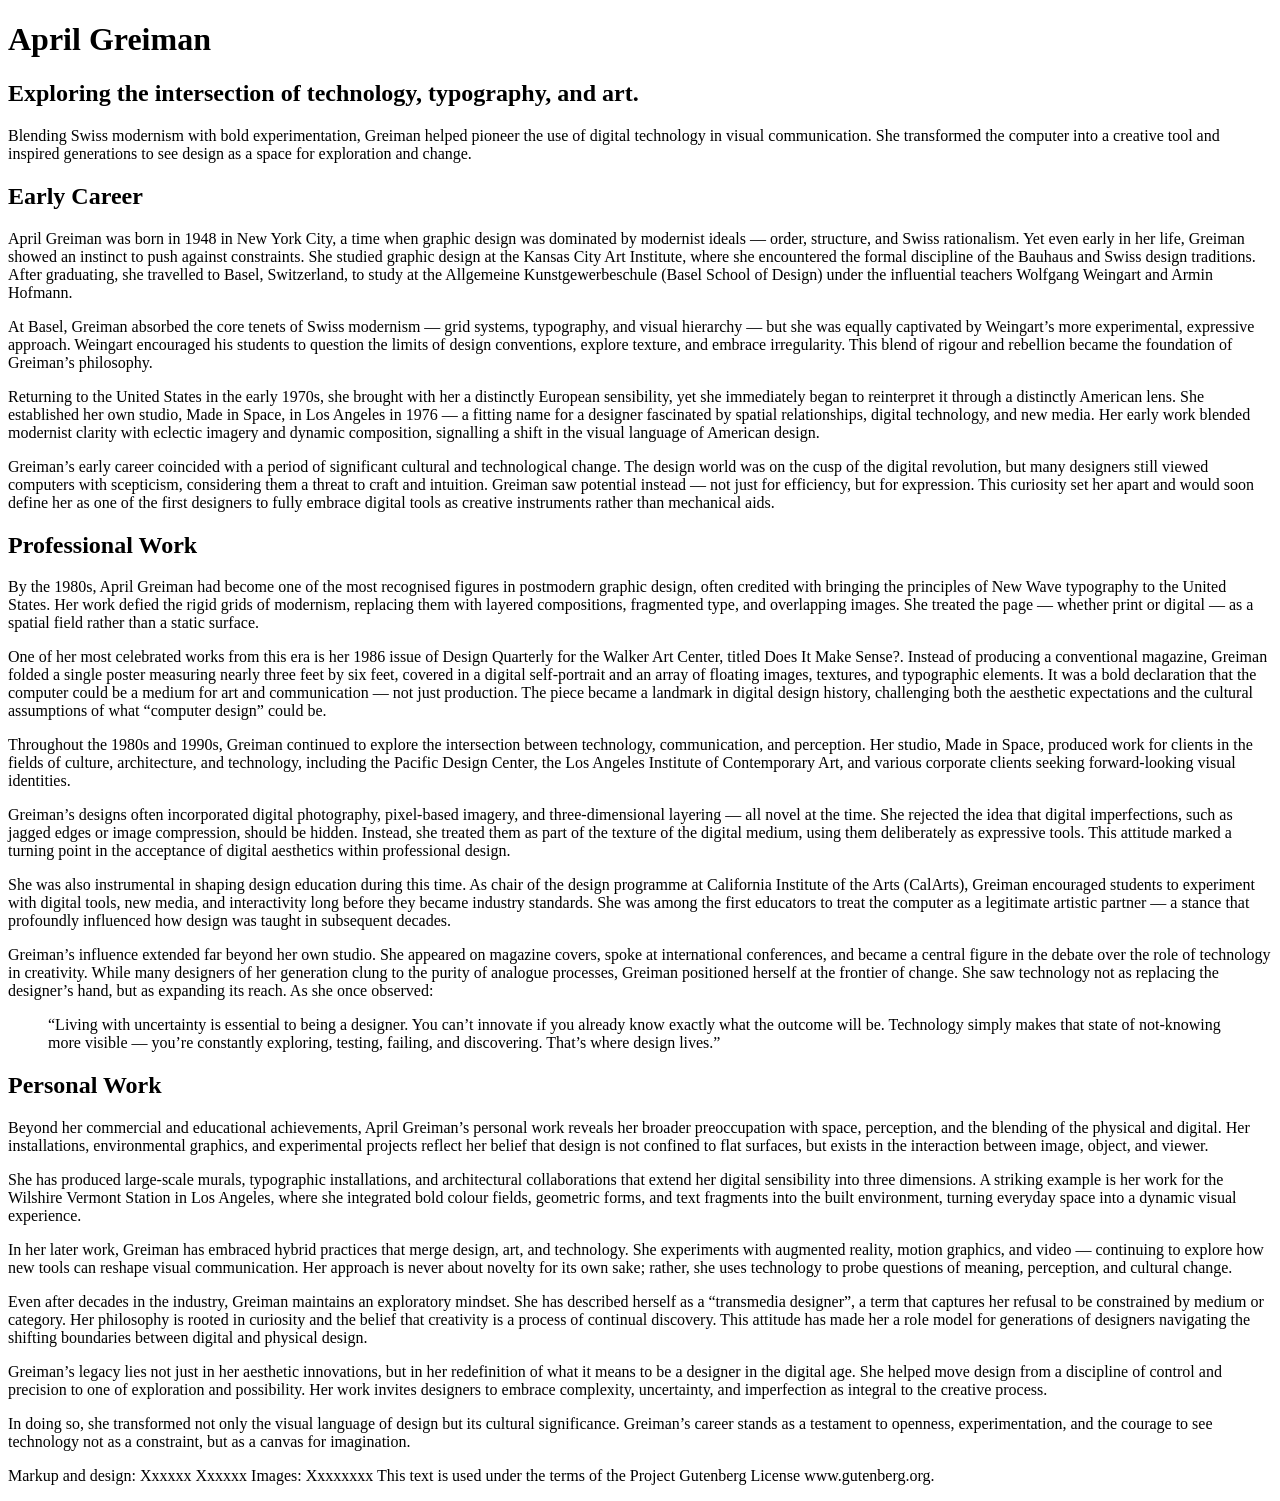
==== april_greiman.html @ 2bcb30d7 "Added HTML and CSS" ====
<!DOCTYPE html>
<html lang="en">
<head>
<meta charset="UTF-8">
   <title>April Greiman</title>
</head>
<body>

    <h1>April Greiman</h1>

<h2>Exploring the intersection of technology, typography, and art.</h2>

        <p>Blending Swiss modernism with bold experimentation, Greiman helped pioneer the use of digital technology in visual communication. She transformed the computer into a creative tool and inspired generations to see design as a space for exploration and change.</p>

<h2>Early Career</h2>
     <p>April Greiman was born in 1948 in New York City, a time when graphic design was dominated by modernist ideals — order, structure, and Swiss rationalism. Yet even early in her life, Greiman showed an instinct to push against constraints. She studied graphic design at the Kansas City Art Institute, where she encountered the formal discipline of the Bauhaus and Swiss design traditions. After graduating, she travelled to Basel, Switzerland, to study at the Allgemeine Kunstgewerbeschule (Basel School of Design) under the influential teachers Wolfgang Weingart and Armin Hofmann.</p>

    <p>At Basel, Greiman absorbed the core tenets of Swiss modernism — grid systems, typography, and visual hierarchy — but she was equally captivated by Weingart’s more experimental, expressive approach. Weingart encouraged his students to question the limits of design conventions, explore texture, and embrace irregularity. This blend of rigour and rebellion became the foundation of Greiman’s philosophy.</p>

    <p>Returning to the United States in the early 1970s, she brought with her a distinctly European sensibility, yet she immediately began to reinterpret it through a distinctly American lens. She established her own studio, Made in Space, in Los Angeles in 1976 — a fitting name for a designer fascinated by spatial relationships, digital technology, and new media. Her early work blended modernist clarity with eclectic imagery and dynamic composition, signalling a shift in the visual language of American design.</p>

    <p>Greiman’s early career coincided with a period of significant cultural and technological change. The design world was on the cusp of the digital revolution, but many designers still viewed computers with scepticism, considering them a threat to craft and intuition. Greiman saw potential instead — not just for efficiency, but for expression. This curiosity set her apart and would soon define her as one of the first designers to fully embrace digital tools as creative instruments rather than mechanical aids.</p>


<h2>Professional Work</h2>
    <p>By the 1980s, April Greiman had become one of the most recognised figures in postmodern graphic design, often credited with bringing the principles of New Wave typography to the United States. Her work defied the rigid grids of modernism, replacing them with layered compositions, fragmented type, and overlapping images. She treated the page — whether print or digital — as a spatial field rather than a static surface.</p>

    <p>One of her most celebrated works from this era is her 1986 issue of Design Quarterly for the Walker Art Center, titled Does It Make Sense?. Instead of producing a conventional magazine, Greiman folded a single poster measuring nearly three feet by six feet, covered in a digital self-portrait and an array of floating images, textures, and typographic elements. It was a bold declaration that the computer could be a medium for art and communication — not just production. The piece became a landmark in digital design history, challenging both the aesthetic expectations and the cultural assumptions of what “computer design” could be.</p>

    <p>Throughout the 1980s and 1990s, Greiman continued to explore the intersection between technology, communication, and perception. Her studio, Made in Space, produced work for clients in the fields of culture, architecture, and technology, including the Pacific Design Center, the Los Angeles Institute of Contemporary Art, and various corporate clients seeking forward-looking visual identities.</p>

    <p>Greiman’s designs often incorporated digital photography, pixel-based imagery, and three-dimensional layering — all novel at the time. She rejected the idea that digital imperfections, such as jagged edges or image compression, should be hidden. Instead, she treated them as part of the texture of the digital medium, using them deliberately as expressive tools. This attitude marked a turning point in the acceptance of digital aesthetics within professional design.</p>

    <p>She was also instrumental in shaping design education during this time. As chair of the design programme at California Institute of the Arts (CalArts), Greiman encouraged students to experiment with digital tools, new media, and interactivity long before they became industry standards. She was among the first educators to treat the computer as a legitimate artistic partner — a stance that profoundly influenced how design was taught in subsequent decades.</p>

    <p>Greiman’s influence extended far beyond her own studio. She appeared on magazine covers, spoke at international conferences, and became a central figure in the debate over the role of technology in creativity. While many designers of her generation clung to the purity of analogue processes, Greiman positioned herself at the frontier of change. She saw technology not as replacing the designer’s hand, but as expanding its reach. As she once observed:</p>

    <blockquote>“Living with uncertainty is essential to being a designer. You can’t innovate if you already know exactly what the outcome will be. Technology simply makes that state of not-knowing more visible — you’re constantly exploring, testing, failing, and discovering. That’s where design lives.”</blockquote>

<h2>Personal Work</h2>

    <p>Beyond her commercial and educational achievements, April Greiman’s personal work reveals her broader preoccupation with space, perception, and the blending of the physical and digital. Her installations, environmental graphics, and experimental projects reflect her belief that design is not confined to flat surfaces, but exists in the interaction between image, object, and viewer.</p>

    
    <p>She has produced large-scale murals, typographic installations, and architectural collaborations that extend her digital sensibility into three dimensions. A striking example is her work for the Wilshire Vermont Station in Los Angeles, where she integrated bold colour fields, geometric forms, and text fragments into the built environment, turning everyday space into a dynamic visual experience.</p>

    <p>In her later work, Greiman has embraced hybrid practices that merge design, art, and technology. She experiments with augmented reality, motion graphics, and video — continuing to explore how new tools can reshape visual communication. Her approach is never about novelty for its own sake; rather, she uses technology to probe questions of meaning, perception, and cultural change.</p>

    <p>Even after decades in the industry, Greiman maintains an exploratory mindset. She has described herself as a “transmedia designer”, a term that captures her refusal to be constrained by medium or category. Her philosophy is rooted in curiosity and the belief that creativity is a process of continual discovery. This attitude has made her a role model for generations of designers navigating the shifting boundaries between digital and physical design.</p>

    <p>Greiman’s legacy lies not just in her aesthetic innovations, but in her redefinition of what it means to be a designer in the digital age. She helped move design from a discipline of control and precision to one of exploration and possibility. Her work invites designers to embrace complexity, uncertainty, and imperfection as integral to the creative process.</p>

    <p>In doing so, she transformed not only the visual language of design but its cultural significance. Greiman’s career stands as a testament to openness, experimentation, and the courage to see technology not as a constraint, but as a canvas for imagination.</p>

<footer>
    <p>Markup and design: Xxxxxx Xxxxxx Images: Xxxxxxxx This text is used under the terms of the Project Gutenberg License www.gutenberg.org.</p>
</footer>

</body>
</html>
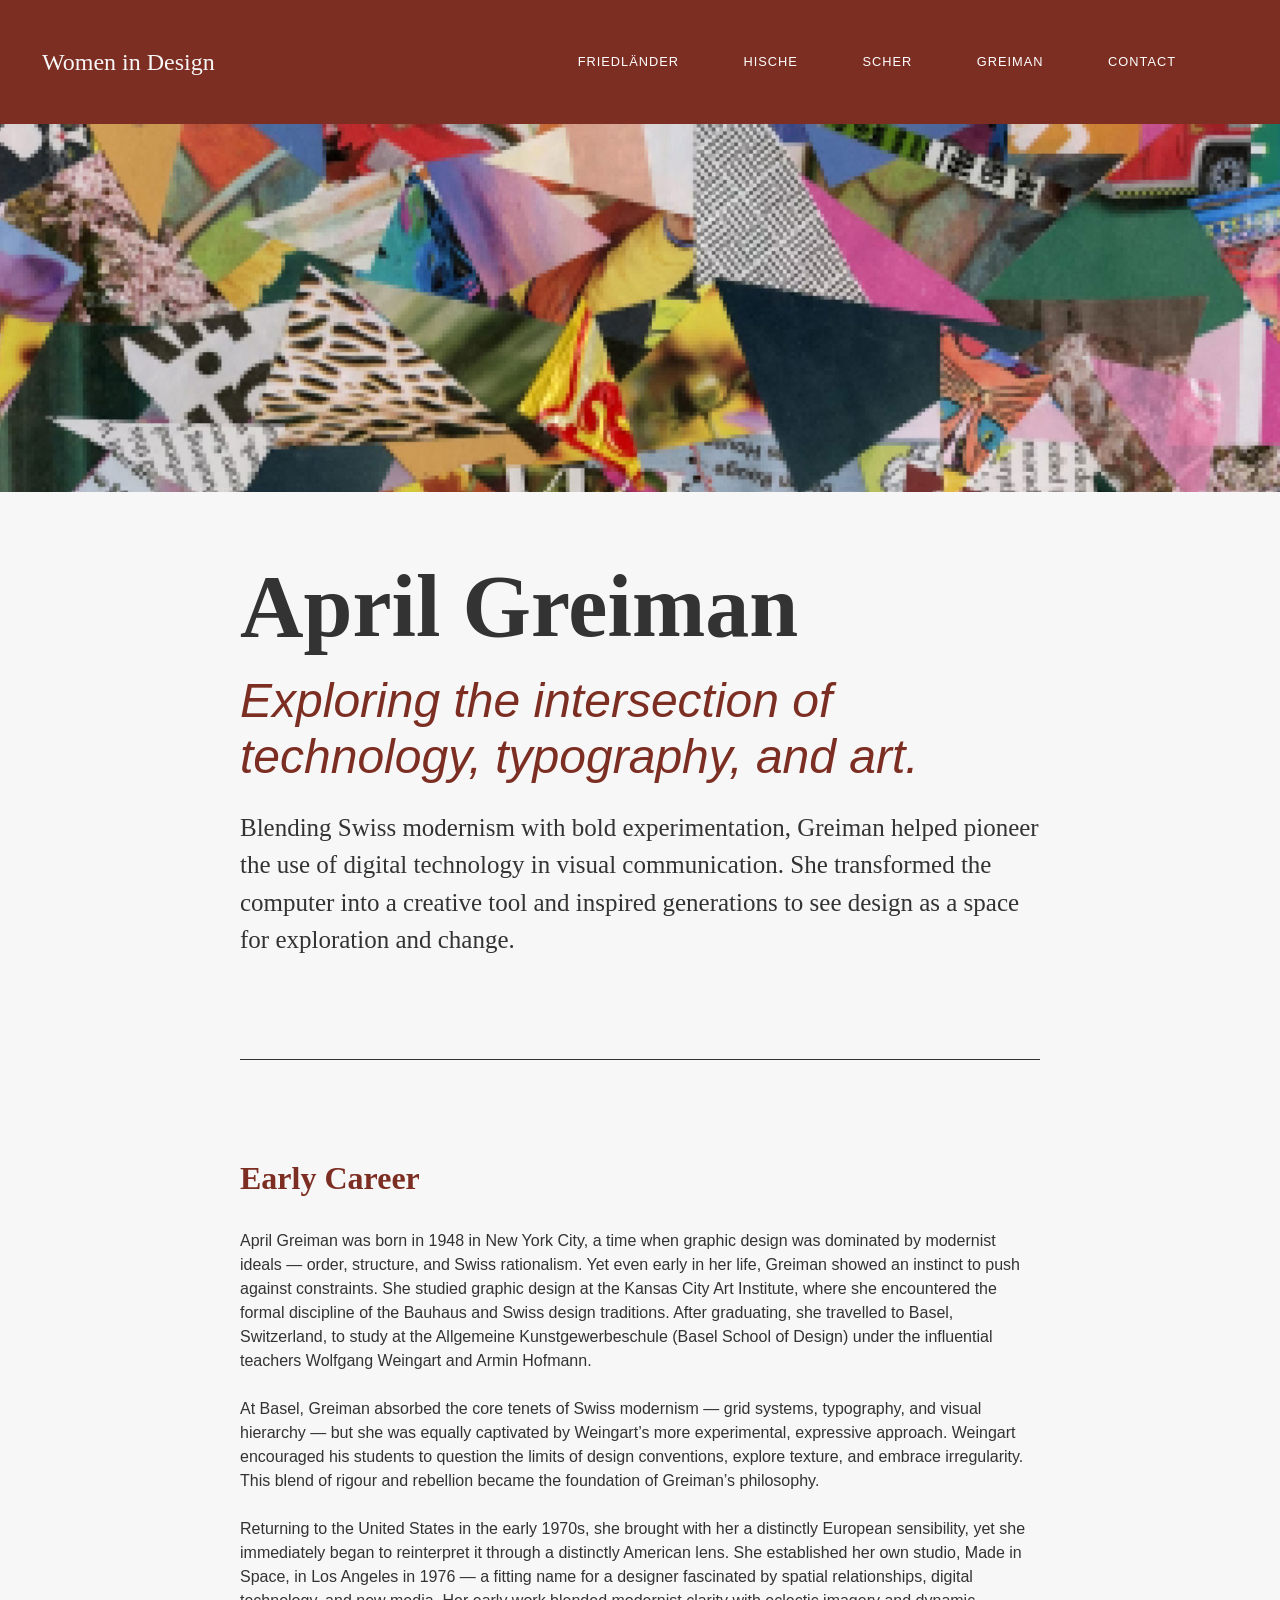
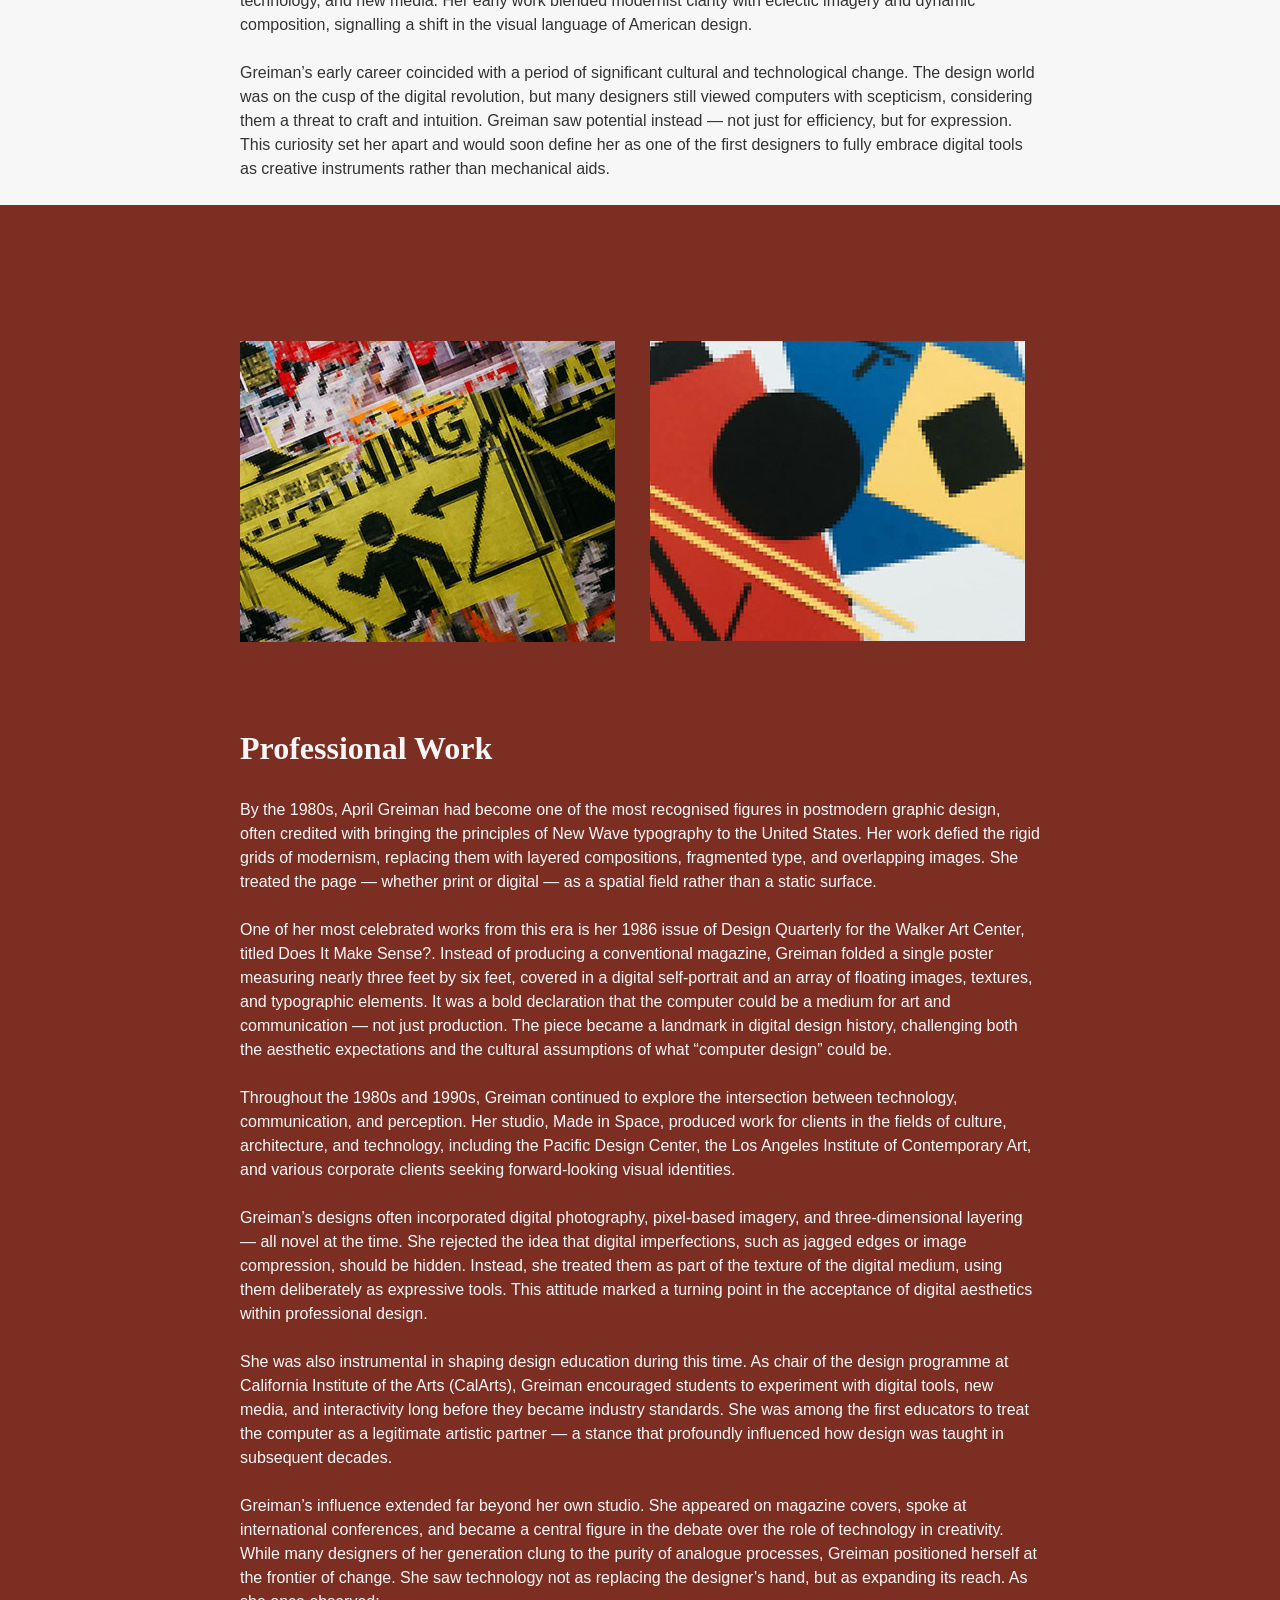
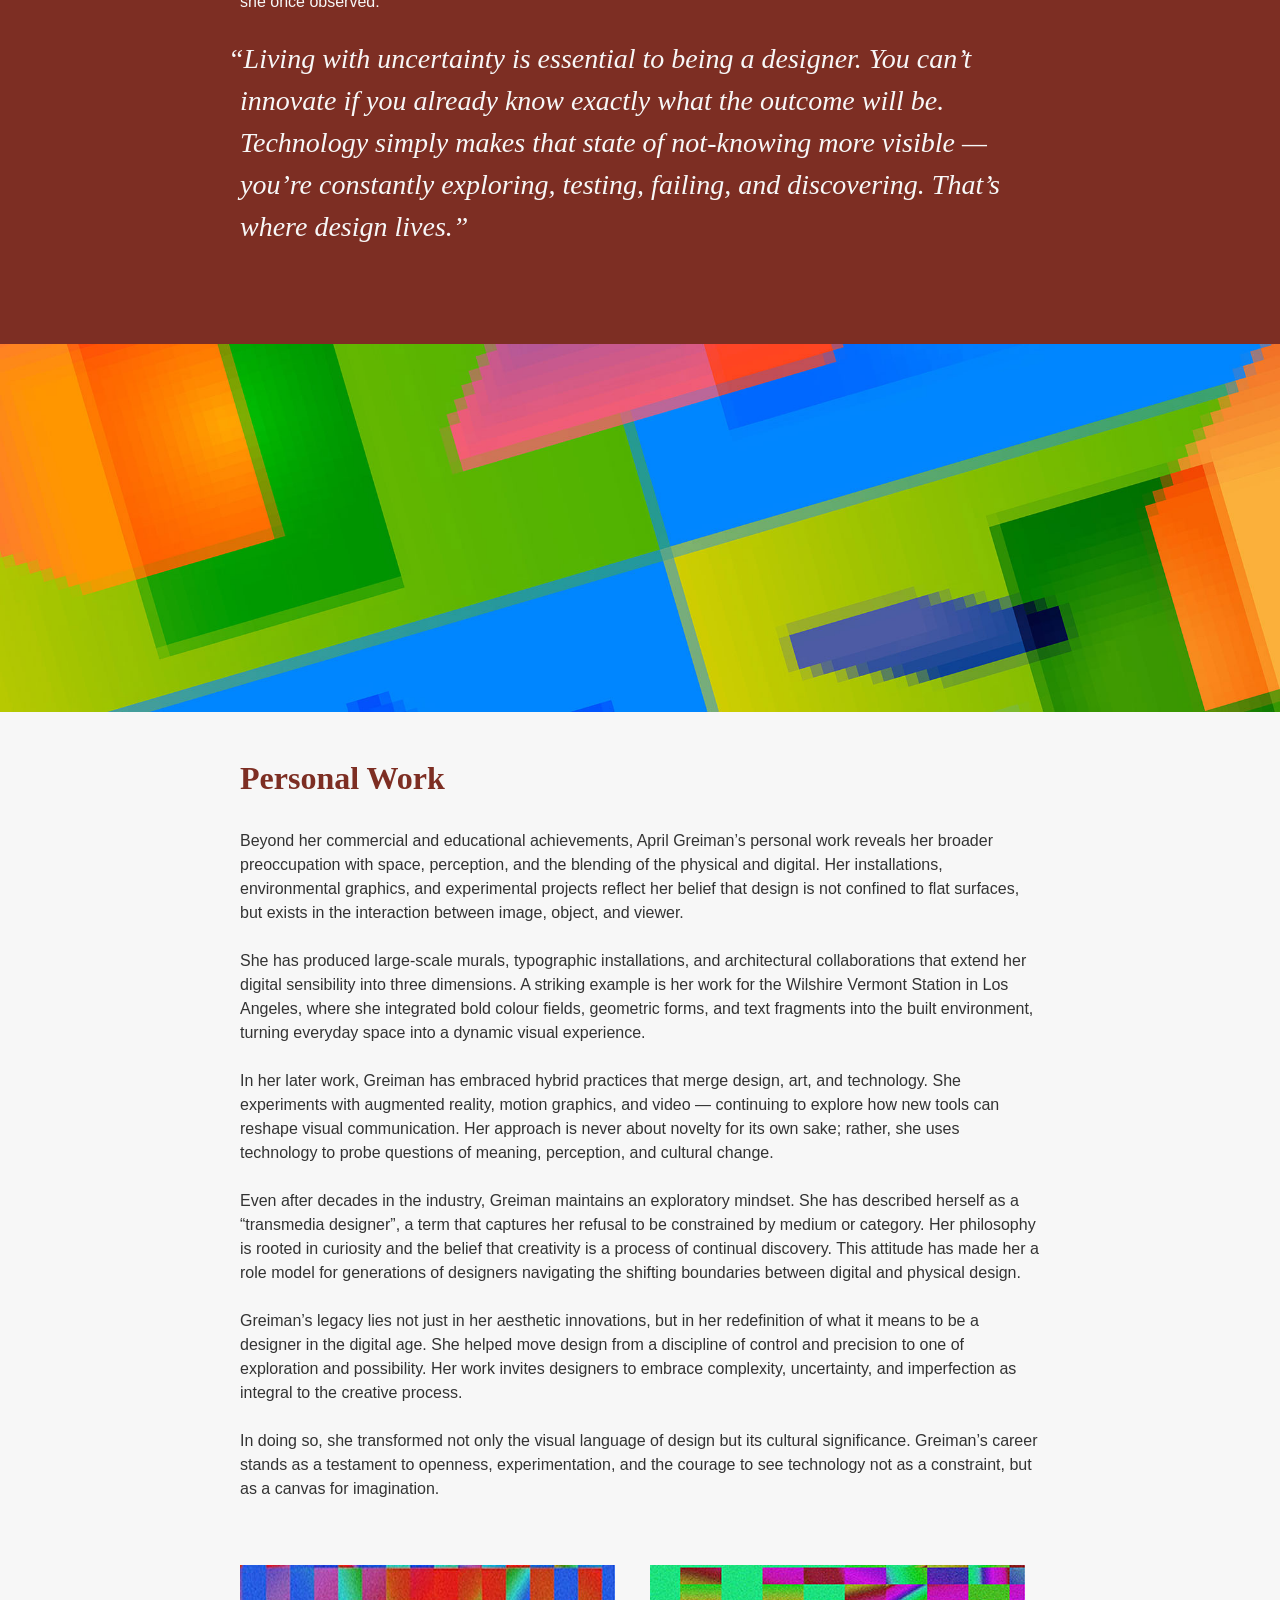
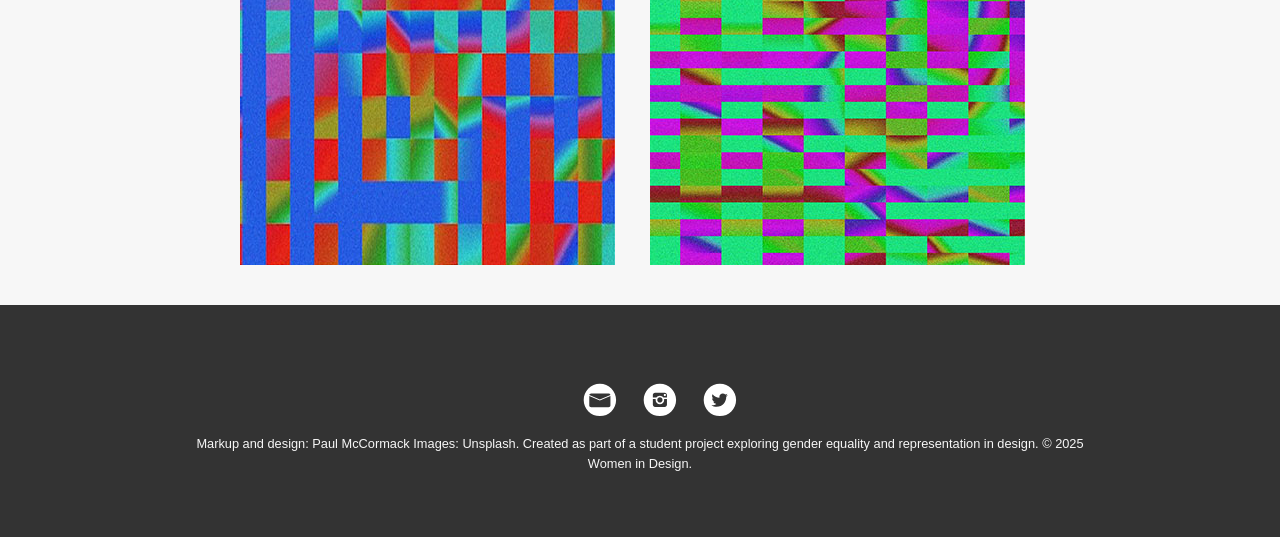
==== commit 9b3140e3: "Added existing content" ====
--- a/april_greiman.html
+++ b/april_greiman.html
@@ -3,15 +3,41 @@
 <head>
 <meta charset="UTF-8">
    <title>April Greiman</title>
+
+    <!-- The line below links our CSS file to this HTML page  -->
+    <link href="css/normalize.css" type="text/css" rel="stylesheet" >
+    <link href="css/style.css" type="text/css" rel="stylesheet" >
+    <link href="css/connections.css" type="text/css" rel="stylesheet" >
+    <link href="css/grid.css" type="text/css" rel="stylesheet" >
 </head>
+
 <body>
-
+<div class="responsivenav" >
+    <div id="logo">
+        <!-- Your logo/name goes here -->
+        <p><a href="index.html">Women in Design</a></p>
+    </div>
+    <nav>
+        <ul>
+          <!--<li class="logo"><a href="index.html">Women in Design</a></li>-->
+          <li><a href="#fried">Friedländer</a></li>
+          <li><a href="#hische">Hische</a></li>
+          <li><a href="#scher">Scher</a></li>
+          <li><a href="april_greiman.html">Greiman</a></li>
+          <li><a href="#contact"> Contact</a></li>
+        </ul>
+    </nav>
+</div>
+     <img src="img/grieman_header.jpg" alt="Opening image showing images of texture and abstract typography" class="topimg"/>  
+    <header>
     <h1>April Greiman</h1>
 
 <h2>Exploring the intersection of technology, typography, and art.</h2>
 
         <p>Blending Swiss modernism with bold experimentation, Greiman helped pioneer the use of digital technology in visual communication. She transformed the computer into a creative tool and inspired generations to see design as a space for exploration and change.</p>
+</header>
 
+<section><hr>
 <h2>Early Career</h2>
      <p>April Greiman was born in 1948 in New York City, a time when graphic design was dominated by modernist ideals — order, structure, and Swiss rationalism. Yet even early in her life, Greiman showed an instinct to push against constraints. She studied graphic design at the Kansas City Art Institute, where she encountered the formal discipline of the Bauhaus and Swiss design traditions. After graduating, she travelled to Basel, Switzerland, to study at the Allgemeine Kunstgewerbeschule (Basel School of Design) under the influential teachers Wolfgang Weingart and Armin Hofmann.</p>
 
@@ -20,8 +46,13 @@
     <p>Returning to the United States in the early 1970s, she brought with her a distinctly European sensibility, yet she immediately began to reinterpret it through a distinctly American lens. She established her own studio, Made in Space, in Los Angeles in 1976 — a fitting name for a designer fascinated by spatial relationships, digital technology, and new media. Her early work blended modernist clarity with eclectic imagery and dynamic composition, signalling a shift in the visual language of American design.</p>
 
     <p>Greiman’s early career coincided with a period of significant cultural and technological change. The design world was on the cusp of the digital revolution, but many designers still viewed computers with scepticism, considering them a threat to craft and intuition. Greiman saw potential instead — not just for efficiency, but for expression. This curiosity set her apart and would soon define her as one of the first designers to fully embrace digital tools as creative instruments rather than mechanical aids.</p>
-
-
+</section>
+<div class="dark">
+<section>
+        <div class="imgsmall">
+        <img src="img/work1.jpg" alt="Not images of Paula Schers work"/>
+        <img src="img/work2.jpg" alt="Not images of Paula Schers work"/> 
+        </div>
 <h2>Professional Work</h2>
     <p>By the 1980s, April Greiman had become one of the most recognised figures in postmodern graphic design, often credited with bringing the principles of New Wave typography to the United States. Her work defied the rigid grids of modernism, replacing them with layered compositions, fragmented type, and overlapping images. She treated the page — whether print or digital — as a spatial field rather than a static surface.</p>
 
@@ -36,6 +67,12 @@
     <p>Greiman’s influence extended far beyond her own studio. She appeared on magazine covers, spoke at international conferences, and became a central figure in the debate over the role of technology in creativity. While many designers of her generation clung to the purity of analogue processes, Greiman positioned herself at the frontier of change. She saw technology not as replacing the designer’s hand, but as expanding its reach. As she once observed:</p>
 
     <blockquote>“Living with uncertainty is essential to being a designer. You can’t innovate if you already know exactly what the outcome will be. Technology simply makes that state of not-knowing more visible — you’re constantly exploring, testing, failing, and discovering. That’s where design lives.”</blockquote>
+</section>
+</div>
+
+     <img src="img/greiman_wide.jpg" alt="Opening image showing images of texture and abstract typography"/>  
+
+<section>
 
 <h2>Personal Work</h2>
 
@@ -51,9 +88,42 @@
     <p>Greiman’s legacy lies not just in her aesthetic innovations, but in her redefinition of what it means to be a designer in the digital age. She helped move design from a discipline of control and precision to one of exploration and possibility. Her work invites designers to embrace complexity, uncertainty, and imperfection as integral to the creative process.</p>
 
     <p>In doing so, she transformed not only the visual language of design but its cultural significance. Greiman’s career stands as a testament to openness, experimentation, and the courage to see technology not as a constraint, but as a canvas for imagination.</p>
-
-<footer>
-    <p>Markup and design: Xxxxxx Xxxxxx Images: Xxxxxxxx This text is used under the terms of the Project Gutenberg License www.gutenberg.org.</p>
+     <div class="imgsmall">
+        <img src="img/work3.jpg" alt="Not images of Paula Schers work"/>
+        <img src="img/work4.jpg" alt="Not images of Paula Schers work"/> 
+        </div>
+</section>
+<footer id="contact">
+      <ul class="connections">
+          <!------------- EMAIL ------------------>
+          <li><a href="mailto:p/mccormack@ulster.ac.uk" title="send me an email">
+                  <svg width="36" height="36" viewBox="0 0 36 36">
+              <g></g>
+                    <path  d="M17.902 1.699c-8.949 0-16.203 7.254-16.203 16.203s7.254 16.203 16.203 16.203c8.949 0 16.203-7.254 16.203-16.203 0-8.949-7.254-16.203-16.203-16.203zM9.168 11.487h17.371c0.99 0 1.794 0.699 1.878 1.588l-10.599 4.53-10.532-4.501c0.069-0.903 0.88-1.618 1.881-1.618zM28.434 23.494c0 0.961-0.848 1.739-1.895 1.739h-17.371c-1.047 0-1.895-0.778-1.895-1.739v-9.566l10.558 4.511 0.008-0.013 10.595-4.529v9.597z" fill="#fff"/>
+                </svg>
+                </a>
+                </li>
+            <li><a href="https://www.instagram.com/ixdbelfast/" title="Visit the IxD Belfast Instagram account" >
+              <svg width="36" height="36" viewBox="0 0 36 36">
+              <g></g>
+                 <path d="M17.903 1.699c-8.949 0-16.204 7.254-16.204 16.203s7.254 16.203 16.204 16.203c8.948 0 16.203-7.254 16.203-16.203 0-8.949-7.254-16.203-16.203-16.203zM24.957 22.747c0 1.218-0.992 2.206-2.207 2.206h-9.694c-1.221 0-2.207-0.989-2.207-2.206v-5.667h2.87c-0.059 0.267-0.081 0.535-0.081 0.819 0 2.357 1.901 4.26 4.264 4.26 2.352 0 4.263-1.903 4.263-4.26 0-0.284-0.027-0.553-0.080-0.819h2.872v5.667zM15.277 17.899c0-1.451 1.177-2.629 2.624-2.629 1.451 0 2.621 1.177 2.621 2.629 0 1.458-1.17 2.625-2.621 2.625-1.446 0-2.624-1.168-2.624-2.625zM24.957 15.437h-3.572c-0.769-1.089-2.049-1.803-3.484-1.803-1.438 0-2.707 0.713-3.487 1.803h-3.566v-2.385c0-1.22 0.986-2.2 2.207-2.2h9.693c1.216 0 2.207 0.981 2.207 2.2v2.385z" fill="#fff" />
+                 <path d="M23.438 11.995h-1.185c-0.215 0-0.399 0.174-0.399 0.39v1.182c0 0.224 0.183 0.399 0.399 0.399h1.185c0.21 0 0.393-0.176 0.393-0.399v-1.182c0-0.216-0.181-0.39-0.393-0.39z" fill="#fff" />
+               </svg>
+               </a>
+                 </li>
+          <li><a href="https://twitter.com/eleventhirty" title="Follow me on Twitter">
+                    <svg width="36" height="36" viewBox="0 0 36 36">
+                    <g></g>
+                       <path  d="M17.9,1.7C9,1.7,1.7,9,1.7,17.9S9,34.1,17.9,34.1c8.9,0,16.2-7.3,16.2-16.2S26.9,1.7,17.9,1.7z M24.2,14.8
+                       c0,0.1,0,0.3,0,0.4c0,4.4-3.4,9.6-9.6,9.6c-1.9,0-3.7-0.5-5.2-1.5c0.3,0,0.5,0,0.8,0c1.6,0,3-0.5,4.2-1.4c-1.5,0-2.7-1-3.1-2.3
+                       c0.2,0,0.4,0.1,0.6,0.1c0.3,0,0.6,0,0.9-0.1c-1.5-0.3-2.7-1.7-2.7-3.3v0c0.4,0.2,1,0.4,1.5,0.4c-0.9-0.6-1.5-1.6-1.5-2.8
+                       c0-0.6,0.2-1.2,0.5-1.7c1.7,2,4.1,3.4,6.9,3.5c-0.1-0.2-0.1-0.5-0.1-0.8c0-1.9,1.5-3.4,3.4-3.4c1,0,1.8,0.4,2.5,1.1
+                       c0.8-0.2,1.5-0.4,2.1-0.8c-0.3,0.8-0.8,1.4-1.5,1.9c0.7-0.1,1.3-0.3,1.9-0.5C25.4,13.7,24.9,14.3,24.2,14.8L24.2,14.8z" fill="#fff"/>
+                     </svg>
+                     </a>
+                 </li>
+            </ul>
+    <p>Markup and design: Paul McCormack Images: Unsplash. Created as part of a student project exploring gender equality and representation in design. © 2025 Women in Design.</p>
 </footer>
 
 </body>
--- a/css/style.css
+++ b/css/style.css
@@ -0,0 +1,266 @@
+body {
+    background: #f7f7f7;
+    color: #333;
+    font-family: 'Merriweather sans', sans-serif; }
+
+section, header {
+    width: 80%;
+    max-width: 800px;
+    margin: auto;}
+
+img {
+    display: block;
+    padding: 0;
+    max-width: 100%;
+}
+
+.mainimg {
+    margin : 4em auto ;
+}
+.kernloose {letter-spacing: 5px;}
+.imgbtm {margin-bottom: 4rem;}
+
+.topimg {
+    margin-top: 0;
+    margin-bottom: 4rem;
+}
+
+/*---- Styling typography ---*/
+h1, h2, blockquote {
+    color: #7D2E23; 
+    font-family: 'Merriweather', serif;
+}
+
+p, blockquote {
+    line-height: 1.5;
+    margin-bottom: 1.5rem;
+}
+
+h1 {
+    font-size: 5.5rem;
+    color: #333;
+    font-weight:800;
+    margin: 2rem 0 1rem 0;
+    }
+
+h2 {
+    font-size: 2rem;
+    margin: 3rem 0 2rem 0;
+}
+
+blockquote {
+    font-size: 1.75rem;
+    font-style: italic;
+    margin: 0;
+    hanging-punctuation: first;
+    text-indent: -0.75rem;
+}
+
+cite {
+    font-size: 1.5rem;
+    text-transform: uppercase;
+    color: #333;
+    font-style: normal;
+}
+
+header h2 {
+    font-size: 3rem;
+    font-style: italic;
+    font-family: 'Merriweather sans', sans-serif; 
+    margin-top: 0;
+    margin-bottom: 1.5rem;
+    font-weight: 300;
+}
+
+header p {
+    font-size: 1.562rem;
+    margin-bottom: 4rem;
+    font-family: 'Merriweather', serif;
+}
+
+
+
+/*-- Stying links ---*/
+a {
+    color: #7D2E23;
+   text-decoration: none;
+}
+a:hover {
+    color: #333;
+    border-bottom: 1px dotted;
+}
+
+/*--- SET UP A RSPONSIVE NAV --*/
+
+.responsivenav {
+    background: #7D2E23;
+    padding: 10px;
+    display: flex;
+    justify-content: space-between;
+    align-items: center;
+}
+    
+
+#logo {     
+    font-size: 1.5rem;
+    color: #f7f7f7;
+    font-family: 'Merriweather', serif;
+    padding-left: 32px; }
+
+#logo a {
+    color: #f7f7f7;
+    text-decoration: none;
+}
+
+#logo a:hover {
+    opacity: 0.7;
+    border-bottom: none;
+}
+
+hr {
+    margin: 100px 0;
+    height: 1px;
+    background-color: #333;
+    border: 0 none;
+}
+
+nav {display: flex;
+    padding: 2rem 0;
+    font-size: 0.8rem;}
+
+nav ul {
+        text-align: right;
+        text-transform: uppercase;
+        letter-spacing: 1px;
+        list-style-type: none; 
+        padding-right: 64px;
+        }
+
+nav ul li {
+    display: inline;
+    margin: 10px;
+}
+
+nav a {
+    color: white;
+    text-decoration: none;
+    padding: 10px;
+    margin: 0 10px;}
+
+nav a:hover {
+    color: #f7f7f7;
+    opacity: 0.6;
+    border-bottom: none;}
+
+/*-- ALIGN IMAGES HORIZONTALLY --*/
+
+.imgsmall {
+    max-width: 800px;
+    margin: auto;
+    padding: 40px 0;
+    display: grid;
+    grid-gap: 20px;
+  
+  /*------------ TO CREATE A THREE COLUMN GRID REDUCE 375PX TO 250PX -----------*/  
+  grid-template-columns: repeat(auto-fill, minmax(375px, 1fr)) ; 
+  }
+/*-- STYLING SCHER SECTION --*/
+
+.dark {
+    background: #7D2E23;
+    color: #f7f7f7;
+    padding: 6rem 0;
+}
+
+.dark h2, blockquote, cite {
+    color: #f7f7f7;
+}
+
+.dark a {
+    color: #f7f7f7;
+    font-weight: bold;
+    border-bottom: 1px dotted;
+}
+
+.list ul{
+    line-height: 1.5;
+    margin-left: 0;
+}
+
+.list li {
+    margin-bottom: 1rem;
+    list-style-type: none;
+    margin-left: -2.5rem; 
+}
+
+
+footer {
+    background: #333;
+    text-align: center;
+    font-size: 0.8rem;
+    color: #f7f7f7;
+    padding: 4rem 0}
+
+footer p {
+    margin: 0 12rem;}
+
+footer a {
+    color: #f9b082;}
+
+footer a:hover {
+    color: #f7f7f7;
+    transition: all 0.3s ease-in-out;
+}
+
+.connections{
+    position: relative;
+    margin: 0 auto;}
+    
+.connections ul{
+    margin: 0;
+    padding: 0;}
+
+.connections li{
+    margin: 0 10px;
+    padding: 0;
+    list-style: none;
+    display: inline-block;  }
+
+.connections a:link{
+        border-bottom: none;       }
+
+.connections img, .connections svg{
+    border: none;}
+
+.connections a:hover img, .connections a:hover svg{
+    border-bottom: none;}
+      
+ .connections svg {
+    margin: 2rem auto;}
+      
+.connections a:hover svg path {
+    fill: #333;
+    transition: all 0.2s ease-in-out;}
+      
+footer .connections a:hover svg path {
+    fill:  #c2c2c2;
+    transition: all 0.2s ease-in-out;}
+      
+
+/*-- ADDING MEDIA QUERIES FOR DIFFERENT DEVICES --*/
+@media (max-width: 600px) {
+    nav {
+      flex-direction: column;
+      align-items: center;
+    }
+
+    #logo {
+      order: 2;
+      margin-bottom: 10px;
+    }
+
+    nav ul li {
+       display: list-item;
+        margin: 10px;
+    }
+  }
--- a/css/connections.css
+++ b/css/connections.css
@@ -0,0 +1,36 @@
+
+.connections{
+    position: relative;
+    margin: 0 auto;
+  }
+  .connections ul{
+    margin: 0;
+    padding: 0;
+  }
+  .connections li{
+    margin: 0 10px;
+    padding: 0;
+    list-style: none;
+    display: inline-block;  
+  }
+  .connections a:link{
+    border-bottom: none;
+  }
+  .connections img,
+  .connections svg{
+    border: none;
+  }
+  .connections a:hover img,
+  .connections a:hover svg{
+    border-bottom: none;}
+  
+  .connections svg {
+        margin: 1em auto;}
+  
+  .connections a:hover svg path {
+        fill: #D8C385;
+        transition: all 0.3s ease-in-out;}
+  
+  footer .connections a:hover svg path {
+          fill:  #D8C385;
+          transition: all 0.3s ease-in-out;}
--- a/css/grid.css
+++ b/css/grid.css
@@ -0,0 +1,55 @@
+
+    /* ====== DESIGNER GRID ====== */
+    .designers {
+      display: grid;
+      grid-template-columns: repeat(auto-fit, minmax(400px, 1fr));
+      gap: 2rem;
+      max-width: 1100px;
+      margin: 0 auto 4rem;
+      padding: 0 1rem;
+    }
+
+      .designers a {
+      border-bottom: none;
+    }
+
+    .designer-card {
+      background-color: #fff;
+      border-radius: 12px;
+      box-shadow: 0 2px 8px rgba(0, 0, 0, 0.08);
+      overflow: hidden;
+      transition: transform 0.8s ease, box-shadow 0.8s ease;
+    }
+
+    .designer-card:hover {
+      transform: translateY(-5px);
+      box-shadow: 0 4px 12px rgba(0, 0, 0, 0.12);
+    }
+
+    .designer-card img {
+      height: 300px;
+      object-fit: cover;
+      width: 100%;
+    }
+
+    .designer-card h3 {
+      font-size: 1.25rem;
+      margin: 1rem;
+      color: #111;
+    }
+
+    .designer-card p {
+      margin: 0 1rem 1.5rem;
+      color: #555;
+      font-size: 0.95rem;
+    }
+
+    /* ====== RESPONSIVE ====== */
+    @media (max-width: 600px) {
+      .hero-content h2 {
+        font-size: 1.75rem;
+      }
+      .intro h2 {
+        font-size: 1.5rem;
+      }
+    }
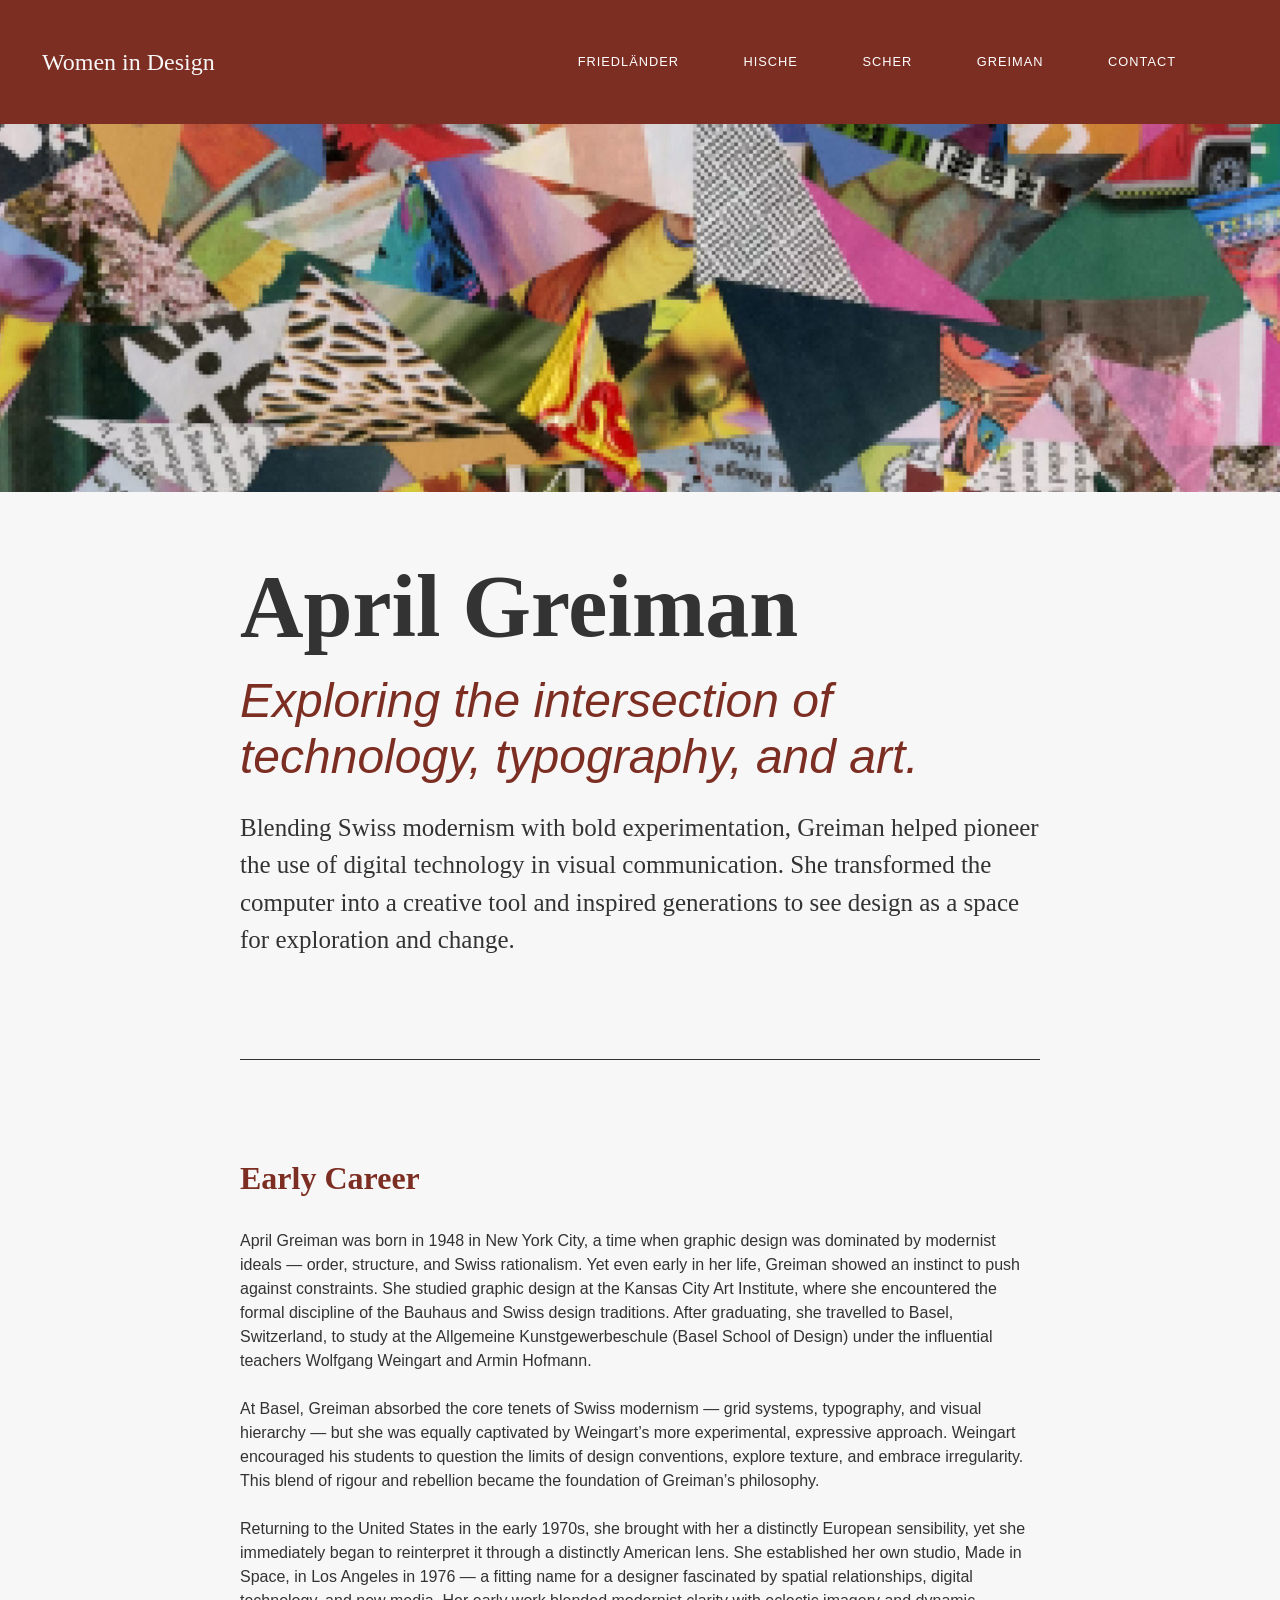
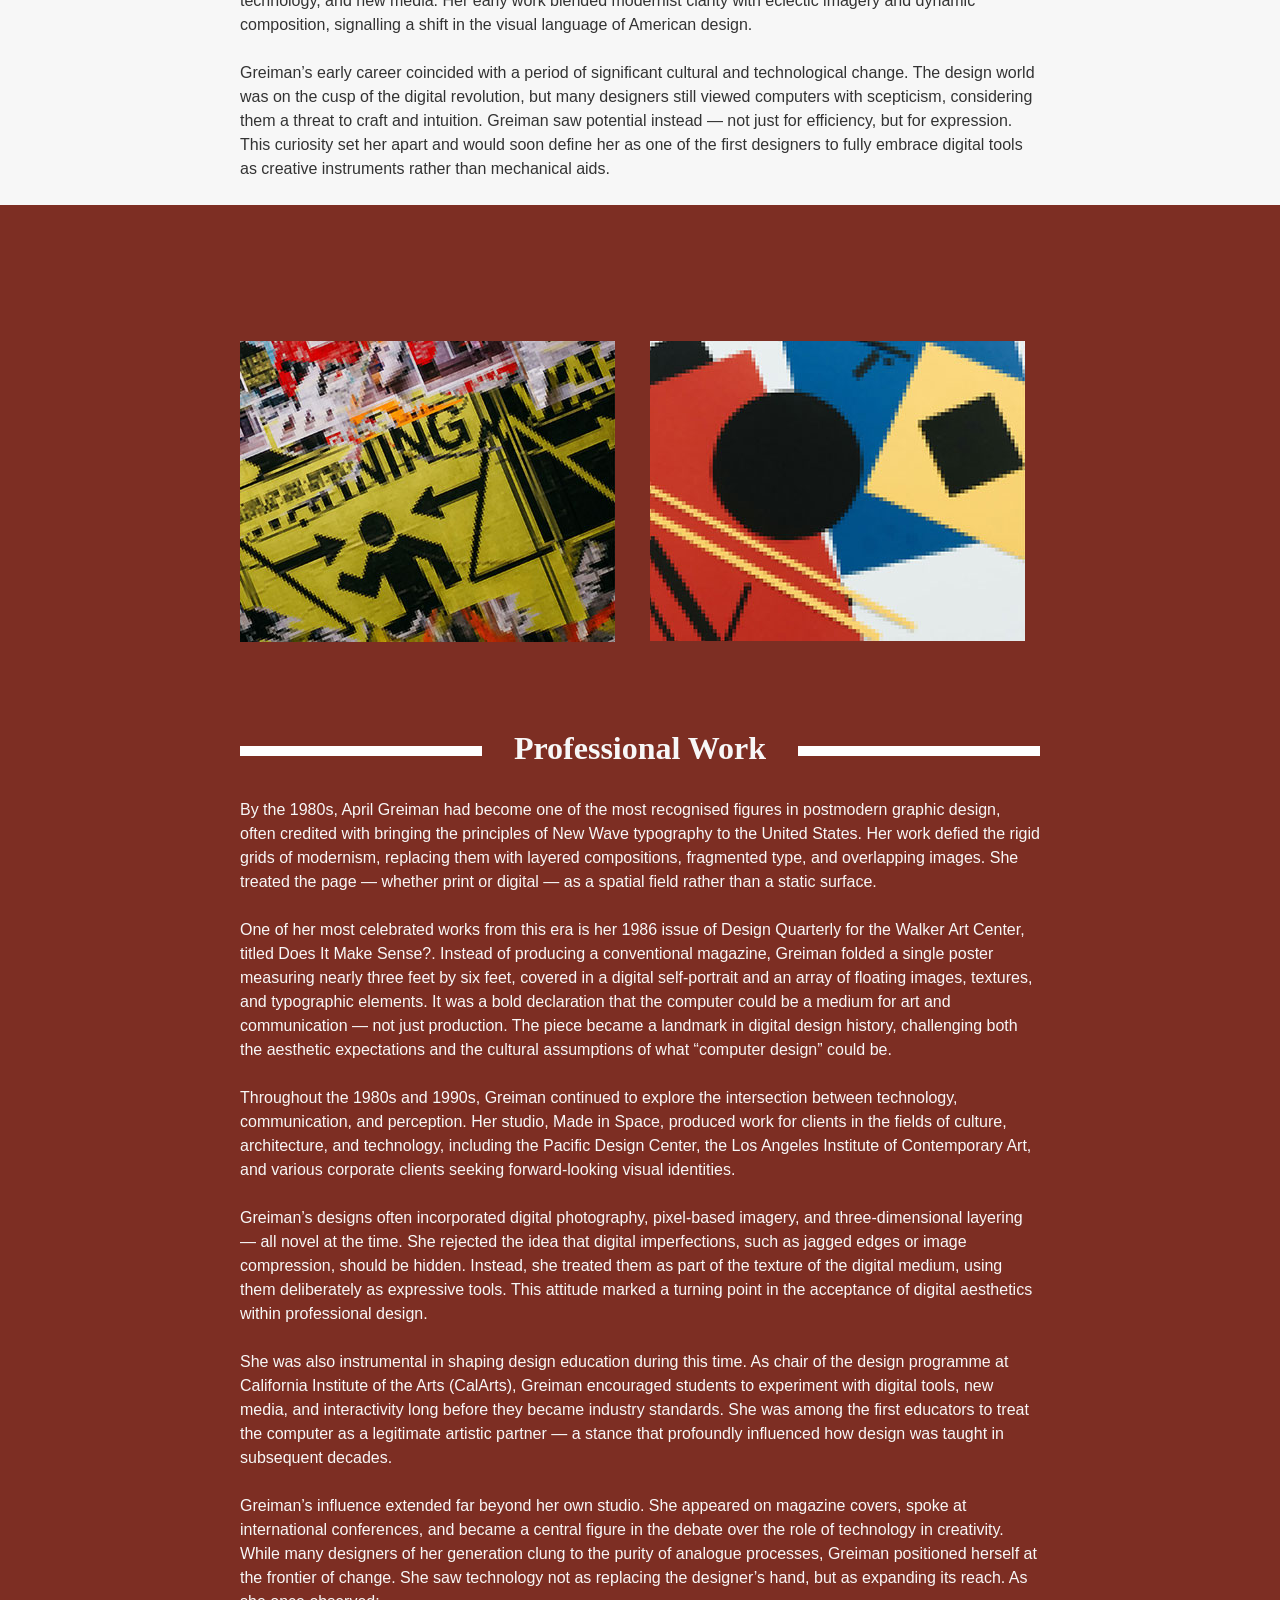
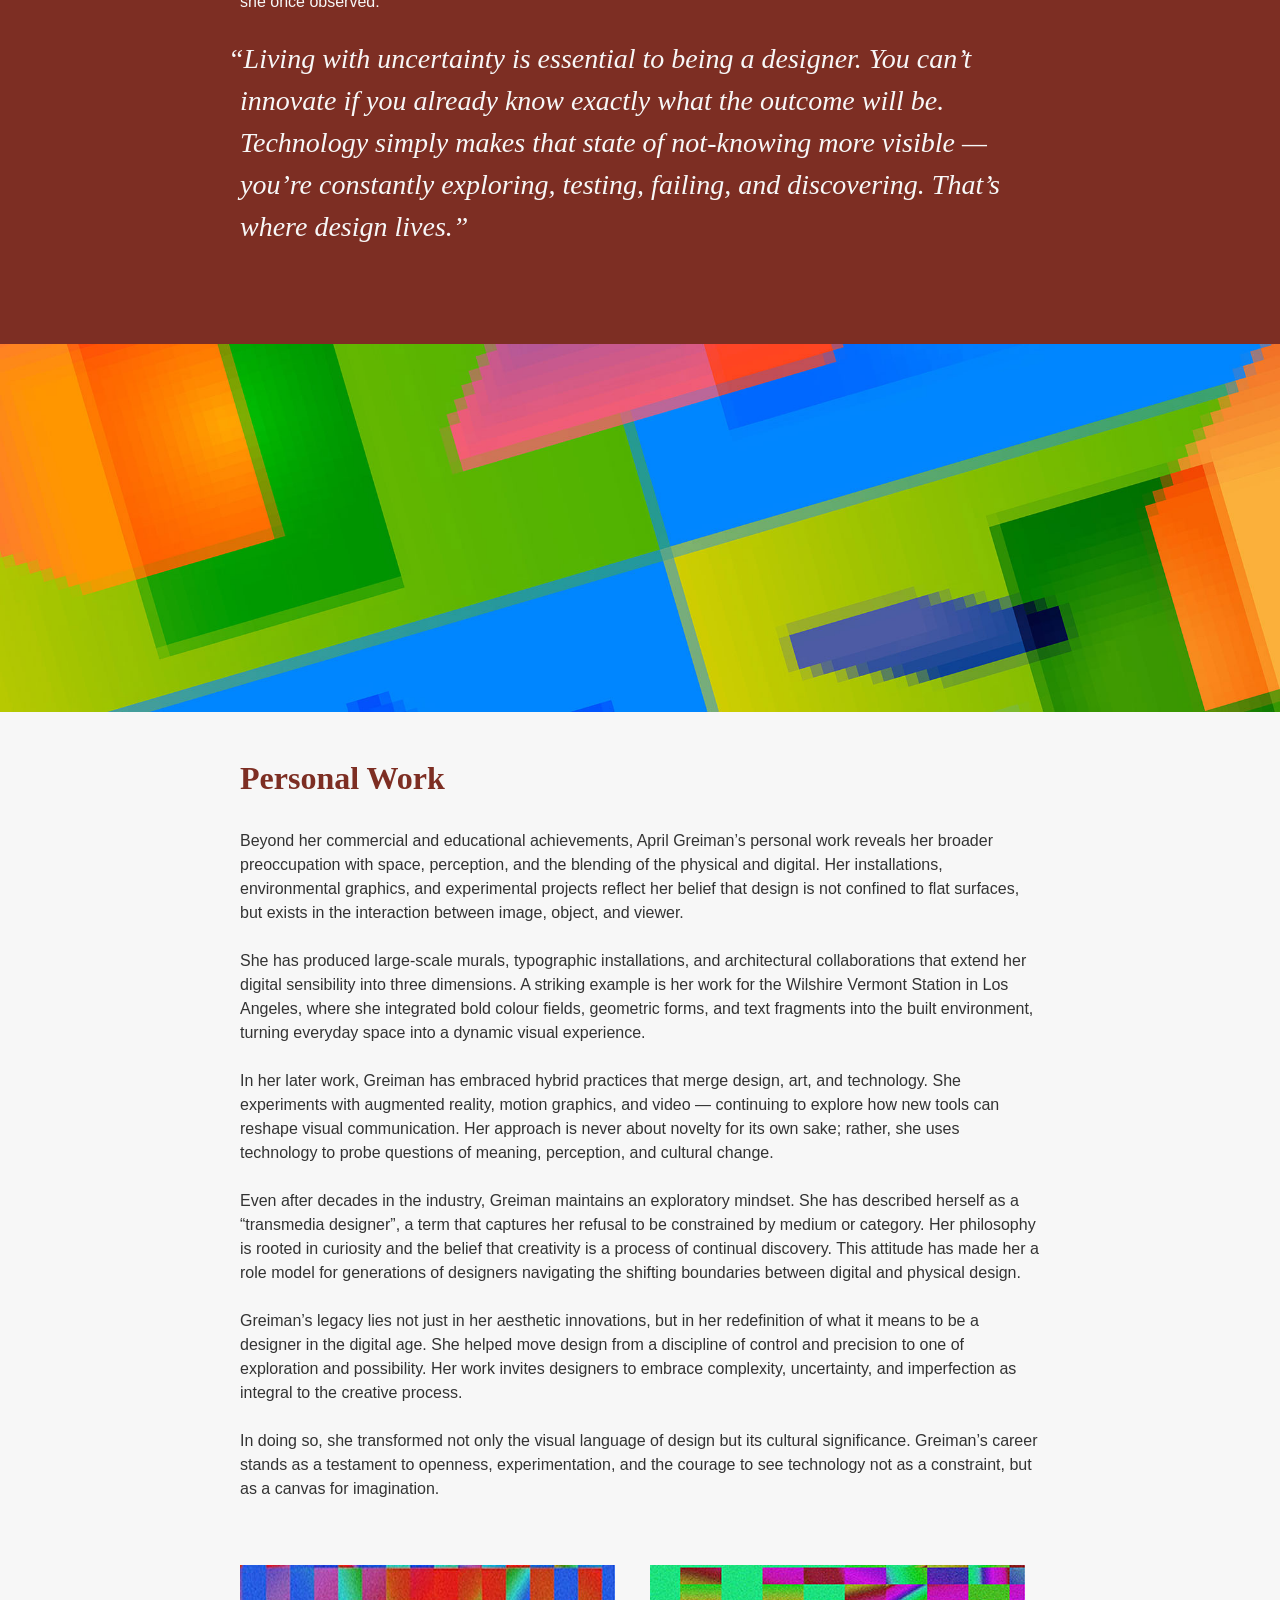
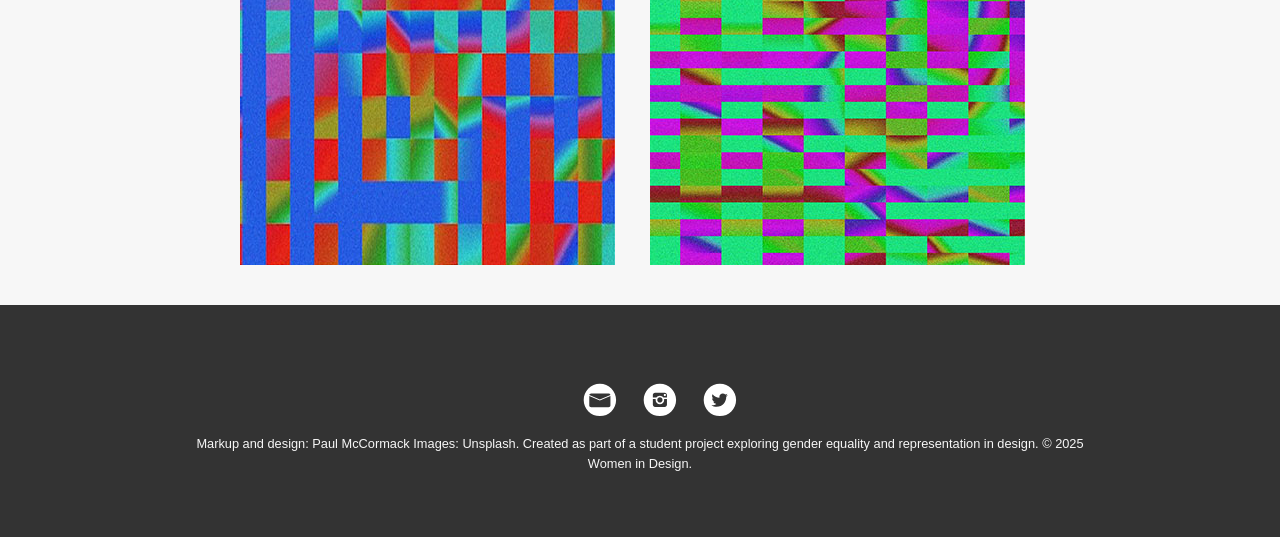
==== commit 7da4d454: "added actual content this time" ====
--- a/april_greiman.html
+++ b/april_greiman.html
@@ -47,13 +47,13 @@
 
     <p>Greiman’s early career coincided with a period of significant cultural and technological change. The design world was on the cusp of the digital revolution, but many designers still viewed computers with scepticism, considering them a threat to craft and intuition. Greiman saw potential instead — not just for efficiency, but for expression. This curiosity set her apart and would soon define her as one of the first designers to fully embrace digital tools as creative instruments rather than mechanical aids.</p>
 </section>
-<div class="dark">
+<div class="dark serif">
 <section>
         <div class="imgsmall">
         <img src="img/work1.jpg" alt="Not images of Paula Schers work"/>
         <img src="img/work2.jpg" alt="Not images of Paula Schers work"/> 
         </div>
-<h2>Professional Work</h2>
+<h2 class="lined">Professional Work</h2>
     <p>By the 1980s, April Greiman had become one of the most recognised figures in postmodern graphic design, often credited with bringing the principles of New Wave typography to the United States. Her work defied the rigid grids of modernism, replacing them with layered compositions, fragmented type, and overlapping images. She treated the page — whether print or digital — as a spatial field rather than a static surface.</p>
 
     <p>One of her most celebrated works from this era is her 1986 issue of Design Quarterly for the Walker Art Center, titled Does It Make Sense?. Instead of producing a conventional magazine, Greiman folded a single poster measuring nearly three feet by six feet, covered in a digital self-portrait and an array of floating images, textures, and typographic elements. It was a bold declaration that the computer could be a medium for art and communication — not just production. The piece became a landmark in digital design history, challenging both the aesthetic expectations and the cultural assumptions of what “computer design” could be.</p>
--- a/css/style.css
+++ b/css/style.css
@@ -78,7 +78,21 @@
     font-family: 'Merriweather', serif;
 }
 
-
+.lined {
+  display: flex;
+  align-items: centre;
+  gap: 2rem;
+  
+}
+
+.lined::before,
+.lined::after {
+    margin-top: 1rem;
+  content: "";
+  flex: 1;
+  height: 10px;
+  background: #fff; /* Change to suit your design */
+}
 
 /*-- Stying links ---*/
 a {
--- a/css/grid.css
+++ b/css/grid.css
@@ -19,6 +19,7 @@
       box-shadow: 0 2px 8px rgba(0, 0, 0, 0.08);
       overflow: hidden;
       transition: transform 0.8s ease, box-shadow 0.8s ease;
+      margin: 4rem 0;
     }
 
     .designer-card:hover {
